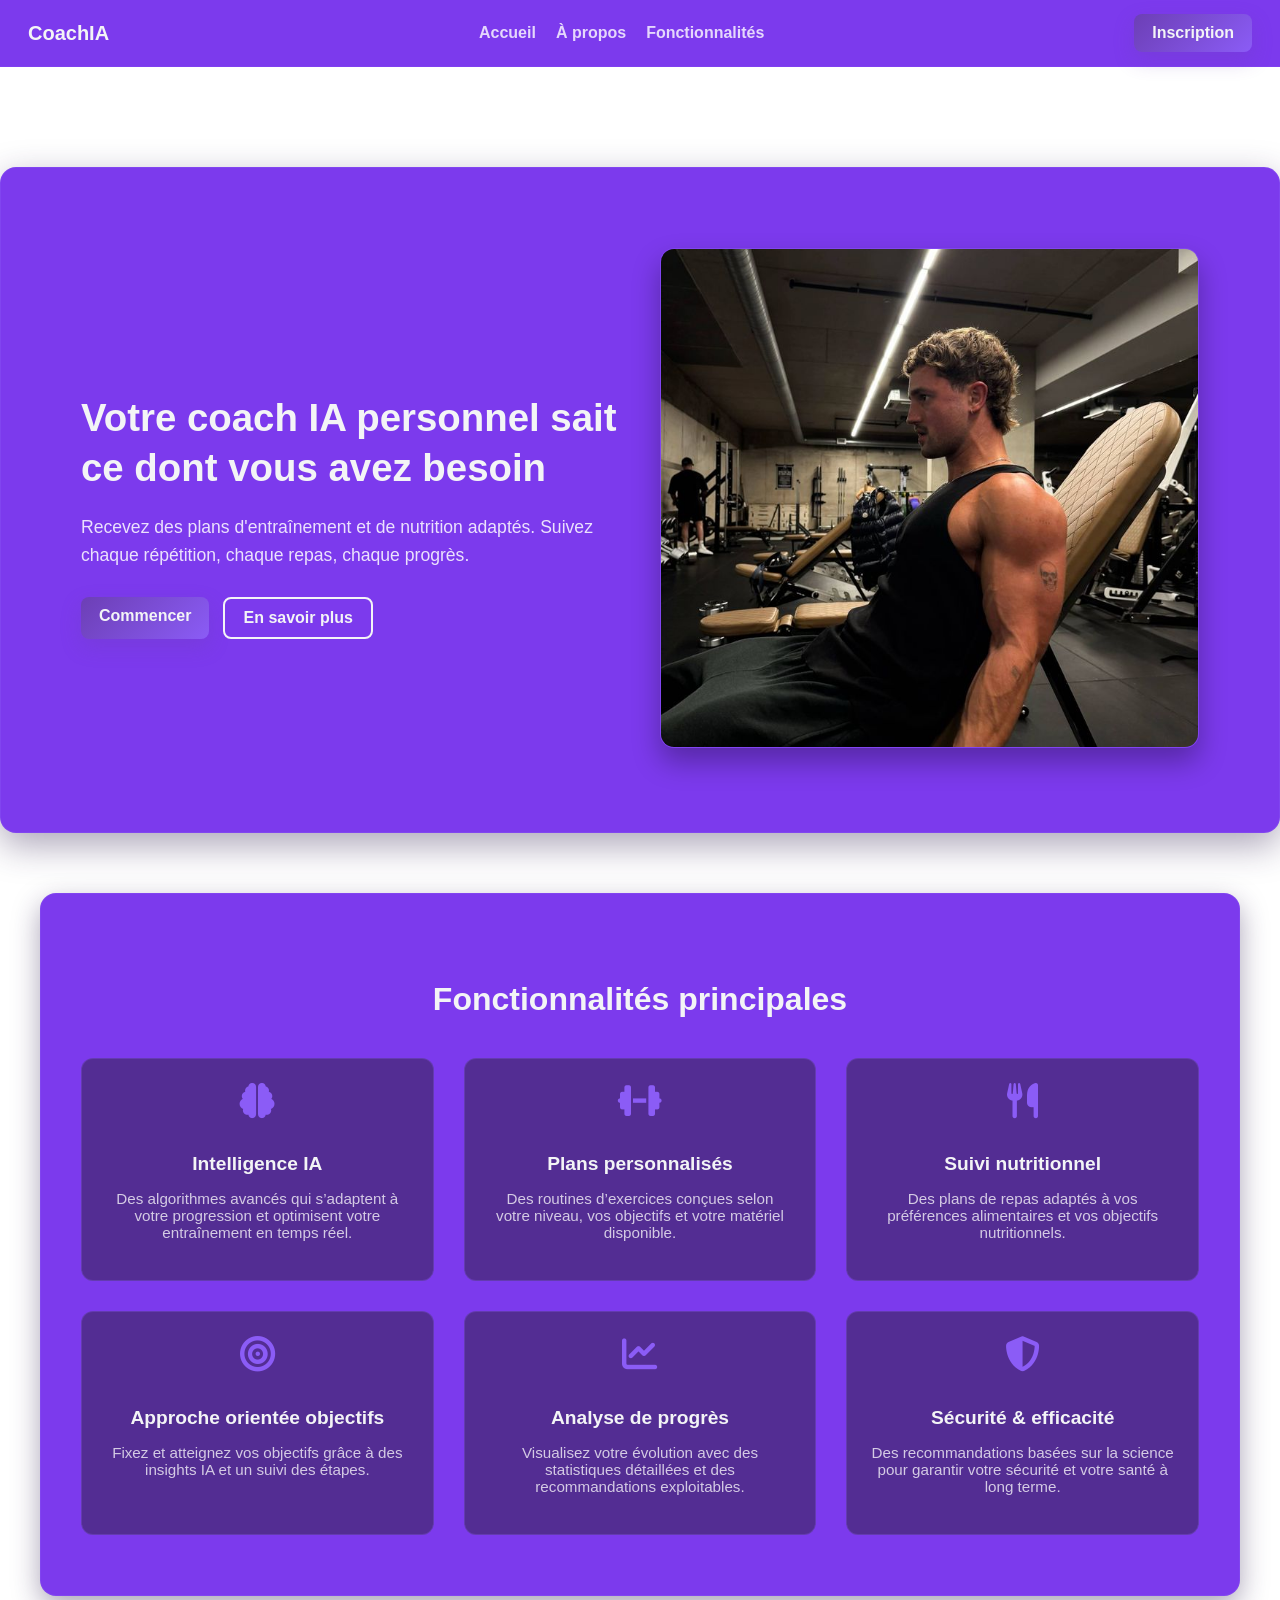
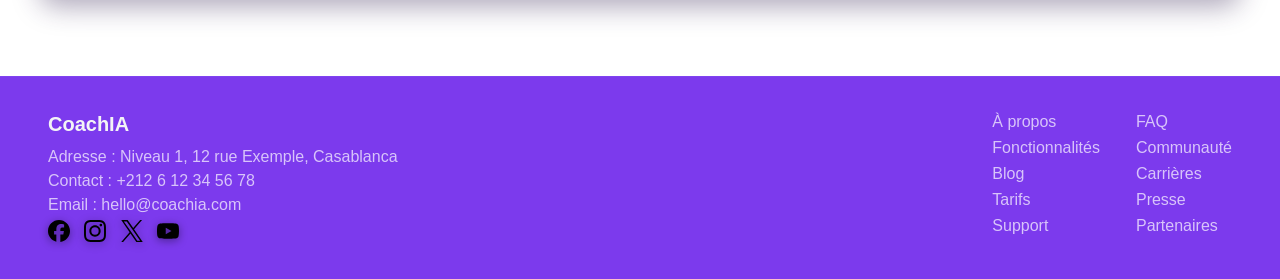
==== index.html @ 3c8f3087 "changement de lien de nav bar" ====
<!DOCTYPE html>
<html lang="fr">
<head>
  <meta charset="UTF-8" />
  <title>CoachIA</title>
 <link rel="stylesheet" href="css/style.css">
  <link rel="stylesheet" href="https://cdnjs.cloudflare.com/ajax/libs/font-awesome/6.5.0/css/all.min.css">

</head>
<body>
  <!-- Navigation -->
  <nav class="navbar">
    <div class="logo"><a href="index.html">CoachIA</a></div>
    <ul class="nav-links">
      <li><a href="index.html">Accueil</a></li>
      <li><a href="#">À propos</a></li>
      <li><a href="#">Fonctionnalités</a></li>
    </ul>
    <a href="#" class="btn">Inscription</a>
  </nav>

  <!-- Main content -->
  <main>
    <!-- Hero -->
    <section class="hero">
      <div class="hero-left">
        <h1>Votre coach IA personnel sait ce dont vous avez besoin</h1>
        <p>Recevez des plans d'entraînement et de nutrition adaptés. Suivez chaque répétition, chaque repas, chaque progrès.</p>
        <div class="hero-buttons">
          <a href="#" class="btn">Commencer</a>
          <a href="#" class="btn btn-secondary">En savoir plus</a>
        </div>
      </div>
      <div class="hero-right">
        <img src="assets/images/pic1.jpeg" alt="pic1.jpeg">
      </div>
    </section>

    <!-- Features -->
    <section class="features">
  <h2>Fonctionnalités principales</h2>
  <div class="features-grid">
    <div class="feature">
      <i class="fas fa-brain"></i>
      <h3>Intelligence IA</h3>
      <p>Des algorithmes avancés qui s’adaptent à votre progression et optimisent votre entraînement en temps réel.</p>
    </div>
    <div class="feature">
      <i class="fas fa-dumbbell"></i>
      <h3>Plans personnalisés</h3>
      <p>Des routines d’exercices conçues selon votre niveau, vos objectifs et votre matériel disponible.</p>
    </div>
    <div class="feature">
      <i class="fas fa-utensils"></i>
      <h3>Suivi nutritionnel</h3>
      <p>Des plans de repas adaptés à vos préférences alimentaires et vos objectifs nutritionnels.</p>
    </div>
    <div class="feature">
      <i class="fas fa-bullseye"></i>
      <h3>Approche orientée objectifs</h3>
      <p>Fixez et atteignez vos objectifs grâce à des insights IA et un suivi des étapes.</p>
    </div>
    <div class="feature">
      <i class="fas fa-chart-line"></i>
      <h3>Analyse de progrès</h3>
      <p>Visualisez votre évolution avec des statistiques détaillées et des recommandations exploitables.</p>
    </div>
    <div class="feature">
      <i class="fas fa-shield-alt"></i>
      <h3>Sécurité & efficacité</h3>
      <p>Des recommandations basées sur la science pour garantir votre sécurité et votre santé à long terme.</p>
    </div>
  </div>
</section>

  </main>

  <!-- Footer -->
  <footer class="footer">
    <div class="footer-left">
      <div class="footer-logo">CoachIA</div>
      <p>Adresse : Niveau 1, 12 rue Exemple, Casablanca</p>
      <p>Contact : +212 6 12 34 56 78</p>
      <p>Email : hello@coachia.com</p>
      <div class="social-icons">
        <a href="#"><img src="assets/icons/facebook.svg" alt="Facebook" /></a>
        <a href="#"><img src="assets/icons/instagram.svg" alt="Instagram" /></a>
        <a href="#"><img src="assets/icons/x.svg" alt="X" /></a>
        <a href="#"><img src="assets/icons/youtube.svg" alt="YouTube" /></a>
      </div>
    </div>

    <div class="footer-right">
      <div class="footer-column">
        <a href="#">À propos</a>
        <a href="#">Fonctionnalités</a>
        <a href="#">Blog</a>
        <a href="#">Tarifs</a>
        <a href="#">Support</a>
      </div>
      <div class="footer-column">
        <a href="#">FAQ</a>
        <a href="#">Communauté</a>
        <a href="#">Carrières</a>
        <a href="#">Presse</a>
        <a href="#">Partenaires</a>
      </div>
    </div>
  </footer>
</body>
</html>
---- css/style.css ----
/* Theme variables */
:root {
  /* Background / Surfaces */
  --ultra-dark: #ffffff;   /* main background - white */
  --dark-surface: #7C3AED; /* sidebar, navbar, sections - vibrant purple */
  --white-surface: #ffffff; /* main content cards - white */
  --light-gray: #f9fafb;   /* subtle backgrounds */

  /* Primary & Accent */
  --primary: #6c3fb5;      /* buttons, highlights, links - vibrant purple */
  --accent: #8b5cf6;       /* hover states, secondary buttons, icons - lighter purple */

  /* Text */
  --text-main: #1f2937;    /* headlines, body text on white */
  --text-secondary: #6b7280; /* subtext, captions on white */
  --text-light: #f3f4f6;   /* text on purple backgrounds */

  /* Feedback / Alerts */
  --success: #10b981;
  --error: #ef4444;
  --info: #3b82f6;

  /* Gradients */
  --gradient-button: linear-gradient(135deg, #6c3fb5 0%, #8b5cf6 100%);
  --gradient-background: #ffffff;
}
/* Base */
* { box-sizing: border-box; }
body {
  margin: 0;
  font-family: 'Inter', 'Segoe UI', sans-serif;
  background: var(--gradient-background);
  color: var(--text-main);
}




/* Navbar */
.navbar {
  display: flex;
  justify-content: space-between;
  align-items: center;
  background-color: var(--dark-surface);
  padding: 14px 28px;
  border-bottom: 1px solid rgba(139, 92, 246, 0.2);
}

.logo a {
  color: var(--text-light);
  text-decoration: none;
  font-size: 1.25rem;
  font-weight: 700;
}

.nav-links {
  list-style: none;
  display: flex;
  gap: 20px;
  padding: 0;
  margin: 0;
}

.nav-links a {
  color: rgba(255, 255, 255, 0.8);
  text-decoration: none;
  font-weight: 600;
  transition: color 0.25s ease;
}

.nav-links a:hover {
  color: var(--text-light);
}

/* Buttons (unified) */
.btn {
  background: linear-gradient(135deg, var(--primary) 0%, var(--accent) 100%);
  color: var(--text-light);
  padding: 10px 18px;
  border-radius: 8px;
  text-decoration: none;
  font-weight: 700;
  border: none;
  cursor: pointer;
  display: inline-block;
  transition: transform 0.2s ease, box-shadow 0.25s ease, filter 0.25s ease;
  box-shadow: 0 8px 20px rgba(108, 63, 181, 0.3);
}

.btn:hover {
  transform: translateY(-2px);
  box-shadow: 0 12px 28px rgba(108, 63, 181, 0.4);
  filter: brightness(1.05);
}

.btn:active {
  transform: translateY(0) scale(0.98);
  box-shadow: 0 6px 16px rgba(108, 63, 181, 0.35);
}

.btn-secondary {
  background: transparent;
  color: var(--text-light);
  border: 2px solid var(--text-light);
  box-shadow: none;
}

.btn-secondary:hover {
  color: var(--primary);
  background: var(--text-light);
  border-color: var(--text-light);
}

/* Main wrapper */
main {
  padding: 40px 0;
}

/* Hero (centered card on dark surface) */
.hero {
  display: flex;
  justify-content: space-between;
  align-items: center;
  background-color: var(--dark-surface);
  padding: 80px;              /* more breathing room */
  margin: 60px auto;
  max-width: 1400px;          /* wider container */
  min-height: 600px;          /* taller hero section */
  border-radius: 16px;
  border: 1px solid rgba(139, 92, 246, 0.3);
  box-shadow: 0 12px 36px rgba(45, 27, 78, 0.4);
}

.hero-left,
.hero-right {
  flex: 1; /* each side takes half */
}

.hero-left {
  padding-right: 40px;
}

.hero-left h1 {
  font-size: 2.4rem;          /* slightly bigger headline */
  line-height: 1.3;
  margin-bottom: 20px;
  color: var(--text-light);
}

.hero-left p {
  font-size: 1.1rem;          /* slightly bigger paragraph */
  line-height: 1.6;
  margin-bottom: 28px;
  color: rgba(255, 255, 255, 0.85);
}

.hero-buttons {
  display: flex;
  gap: 14px;
}

.hero-right img {
  width: 100%;                /* fills its half */
  height: 100%;               /* stretches vertically */
  max-height: 500px;          /* controls max size */
  object-fit: cover;          /* crops nicely if needed */
  border-radius: 14px;
  border: 1px solid rgba(139, 92, 246, 0.3);
  box-shadow: 0 14px 28px rgba(0, 0, 0, 0.3);
}

/* Features section */
.features {
  background-color: var(--dark-surface);
  color: var(--text-light);
  padding: 60px 40px;
  margin: 40px auto;
  max-width: 1200px;
  border-radius: 16px;
  border: 1px solid rgba(139, 92, 246, 0.3);
  box-shadow: 0 10px 28px rgba(45, 27, 78, 0.4);
  text-align: center;
}

.features h2 {
  font-size: 2rem;
  margin-bottom: 40px;
  color: var(--text-light);
}

.features-grid {
  display: grid;
  grid-template-columns: repeat(auto-fit, minmax(260px, 1fr));
  gap: 30px;
  justify-content: center;
}

.feature {
  background-color: rgba(58, 38, 87, 0.6);
  border: 1px solid rgba(139, 92, 246, 0.3);
  border-radius: 12px;
  padding: 24px;
  transition: transform 0.25s ease, box-shadow 0.25s ease;
}

.feature:hover {
  transform: translateY(-6px);
  box-shadow: 0 14px 32px rgba(139, 92, 246, 0.35);
  border-color: var(--accent);
}

.feature i {
  font-size: 2.2rem;
  color: var(--accent);
  margin-bottom: 16px;
}

.feature h3 {
  font-size: 1.2rem;
  margin-bottom: 10px;
  color: var(--text-light);
}

.feature p {
  font-size: 0.95rem;
  color: rgba(255, 255, 255, 0.75);
}

/* Footer */
.footer {
  display: flex;
  justify-content: space-between;
  gap: 40px;
  flex-wrap: wrap;
  background-color: var(--dark-surface);
  color: rgba(255, 255, 255, 0.7);
  padding: 36px 48px;
  border-top: 1px solid rgba(139, 92, 246, 0.25);
}

.footer-left {
  max-width: 420px;
}

.footer-logo {
  font-size: 1.25rem;
  font-weight: 700;
  color: var(--text-light);
  margin-bottom: 12px;
}

.footer-left p {
  margin: 6px 0;
}

.social-icons a img {
  width: 22px;
  margin-right: 10px;
  vertical-align: middle;
  filter: drop-shadow(0 2px 4px rgba(0, 0, 0, 0.4));
}

.footer-right {
  display: flex;
  gap: 36px;
}

.footer-column {
  display: flex;
  flex-direction: column;
}

.footer-column a {
  color: rgba(255, 255, 255, 0.7);
  text-decoration: none;
  margin-bottom: 8px;
  transition: color 0.2s ease;
}

.footer-column a:hover {
  color: var(--text-light);
}

/* Utility: alerts demo (if needed later) */
.alert-success { color: var(--success); }
.alert-error   { color: var(--error); }
.alert-info    { color: var(--info); }

/* Responsive tweaks */
@media (max-width: 900px) {
  .hero {
    flex-direction: column;
    text-align: center;
  }
  .hero-left {
    max-width: 100%;
  }
  .hero-right img {
    max-width: 100%;
  }
}
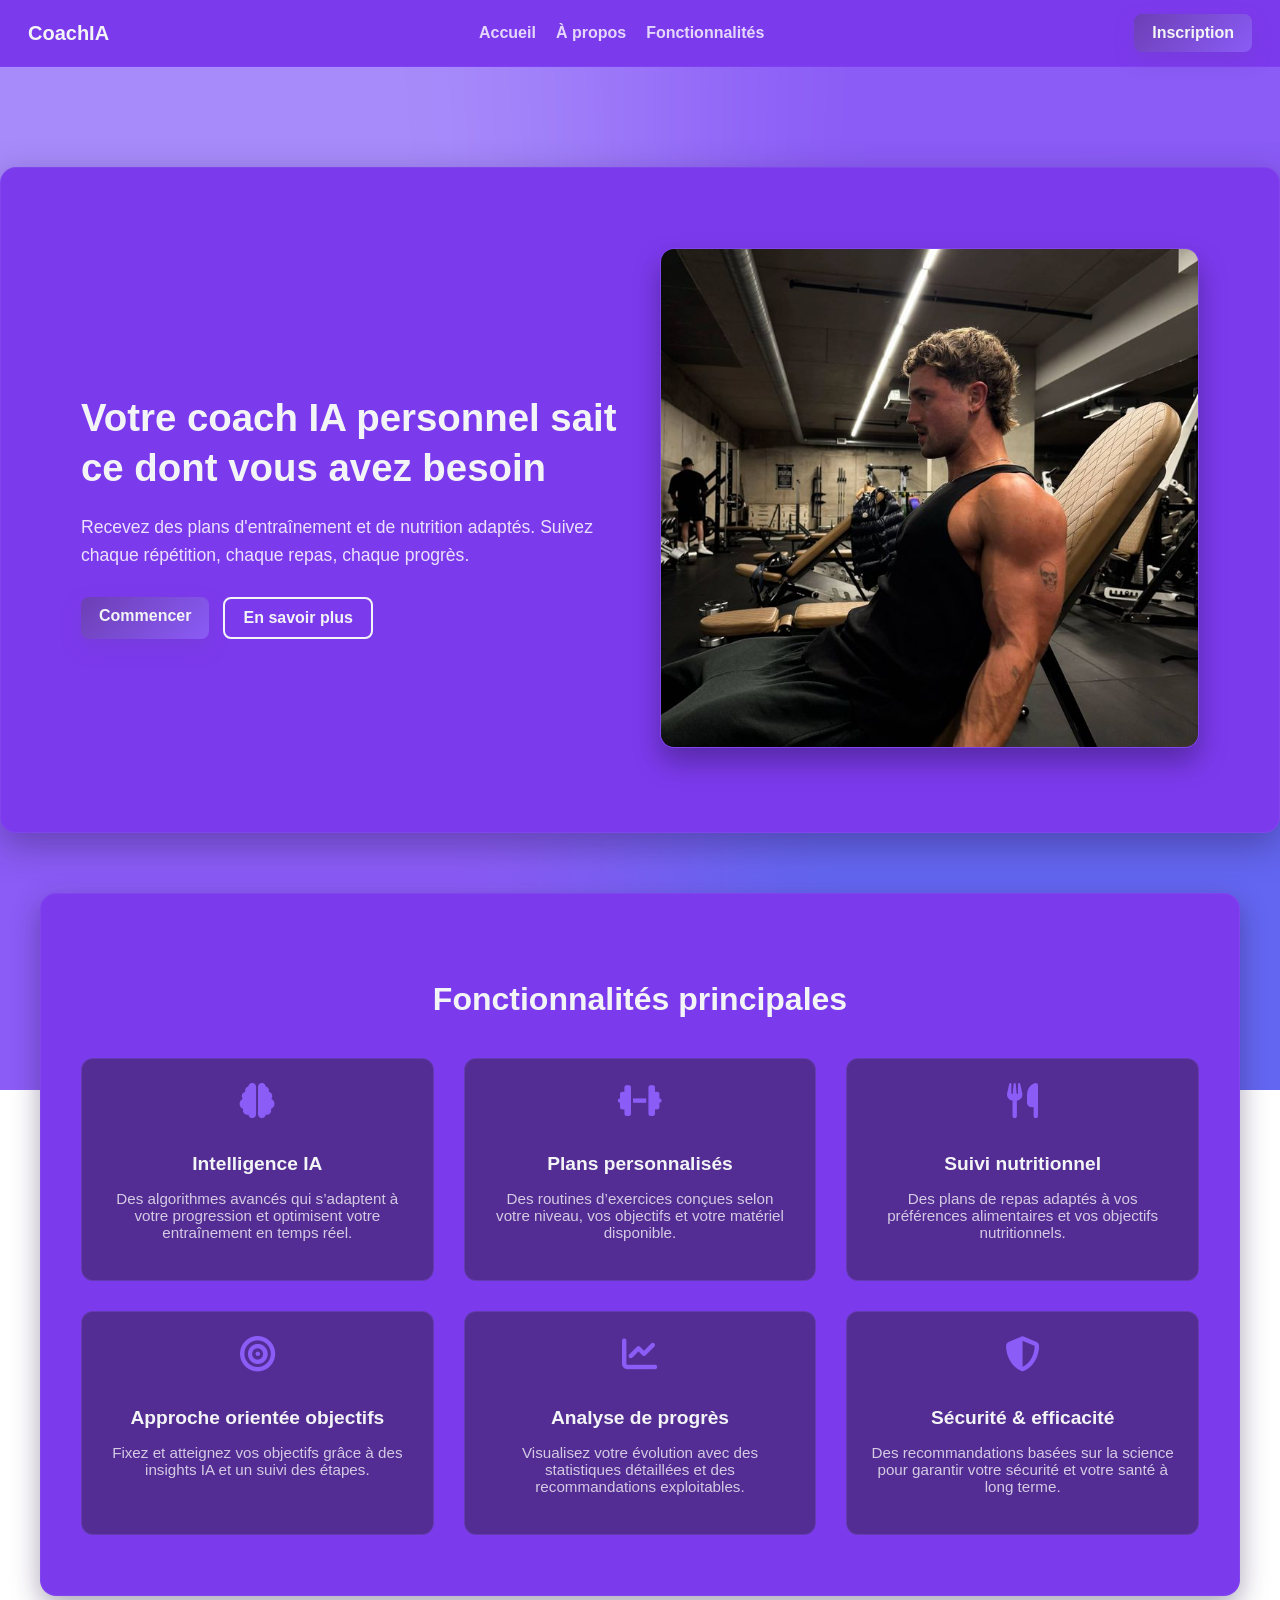
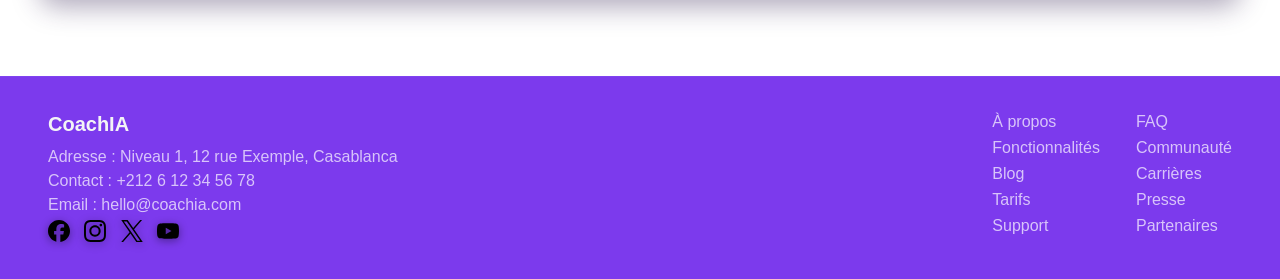
==== commit e7815c6c: "ajout de page log in" ====
--- a/index.html
+++ b/index.html
@@ -16,7 +16,7 @@
       <li><a href="#">À propos</a></li>
       <li><a href="#">Fonctionnalités</a></li>
     </ul>
-    <a href="#" class="btn">Inscription</a>
+    <a href="signup.html" class="btn">Inscription</a>
   </nav>
 
   <!-- Main content -->
@@ -27,7 +27,7 @@
         <h1>Votre coach IA personnel sait ce dont vous avez besoin</h1>
         <p>Recevez des plans d'entraînement et de nutrition adaptés. Suivez chaque répétition, chaque repas, chaque progrès.</p>
         <div class="hero-buttons">
-          <a href="#" class="btn">Commencer</a>
+          <a href="signup.html" class="btn">Commencer</a>
           <a href="#" class="btn btn-secondary">En savoir plus</a>
         </div>
       </div>
--- a/css/style.css
+++ b/css/style.css
@@ -29,7 +29,11 @@
 body {
   margin: 0;
   font-family: 'Inter', 'Segoe UI', sans-serif;
-  background: var(--gradient-background);
+  background-image:url('../assets/images/mesh-gradient.png');
+  background-size: cover;
+  background-position: center;
+  background-repeat: no-repeat;
+  background-attachment: fixed;
   color: var(--text-main);
 }
 
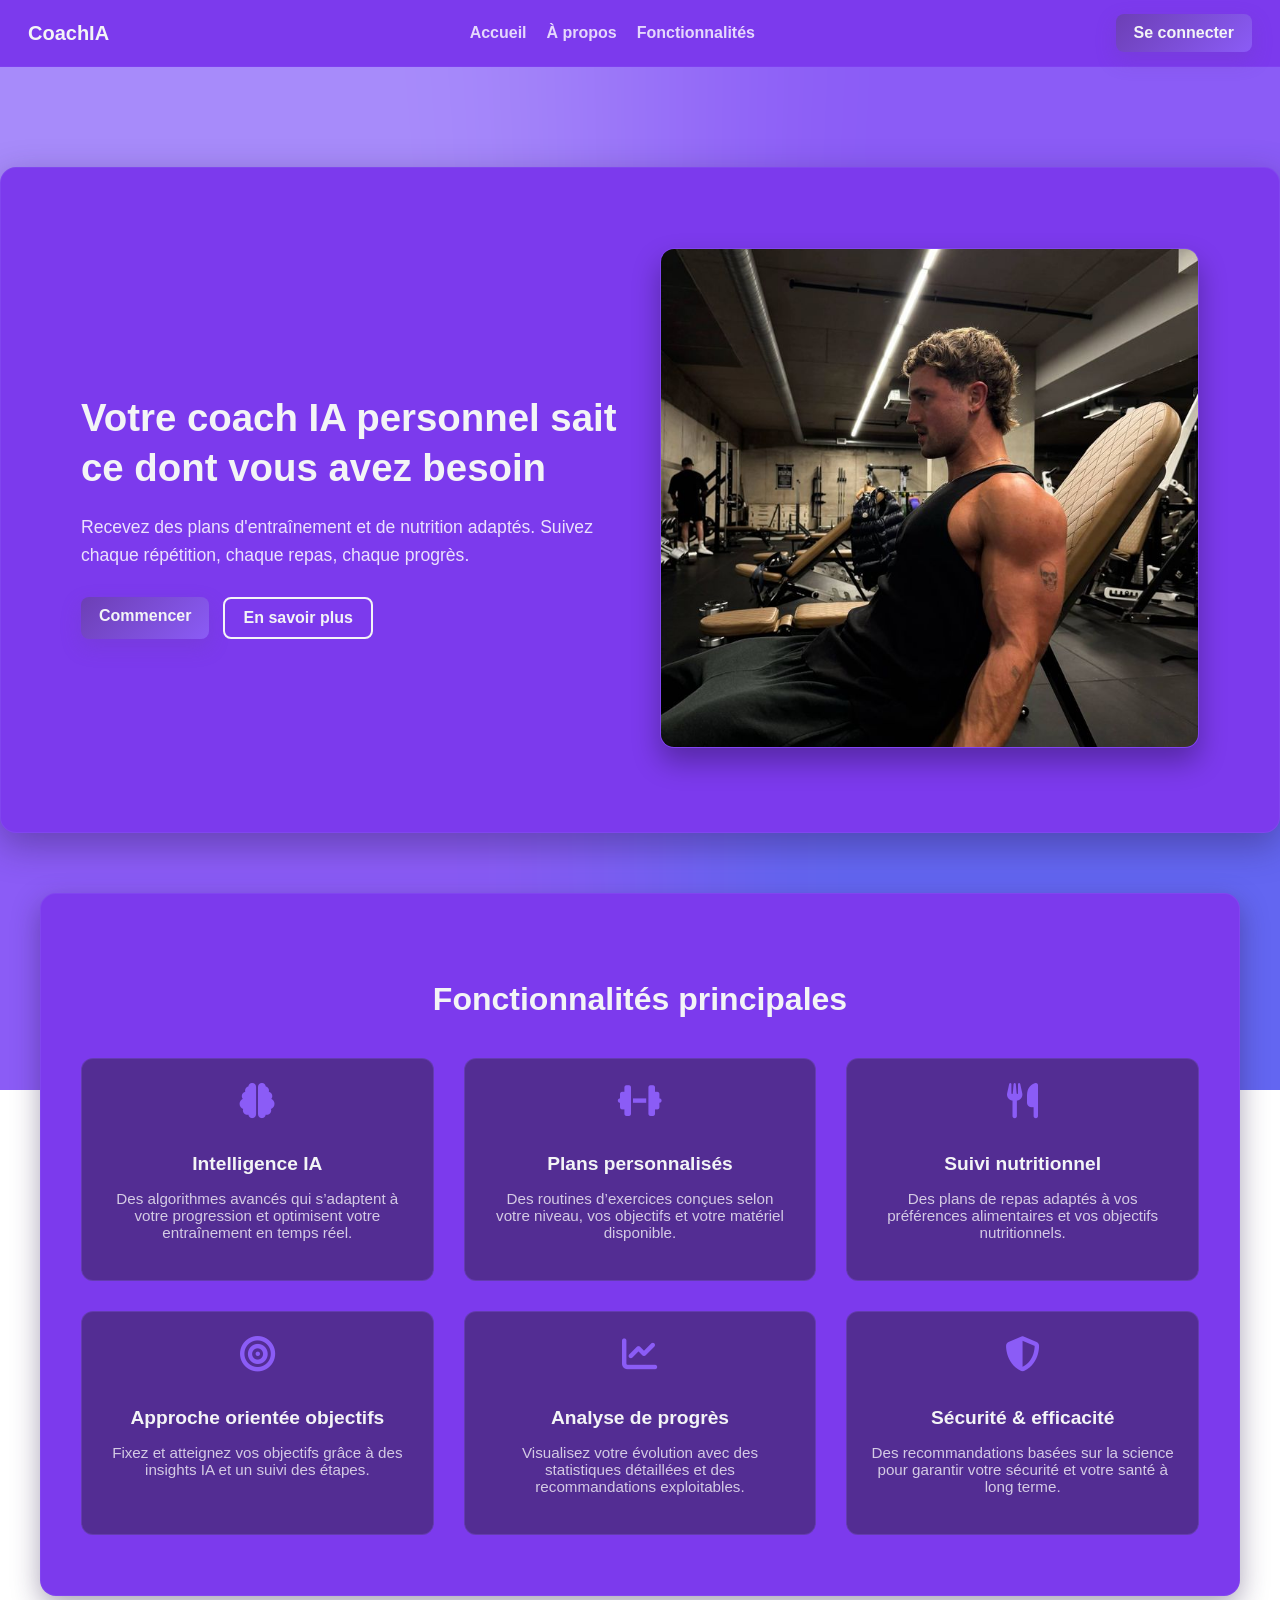
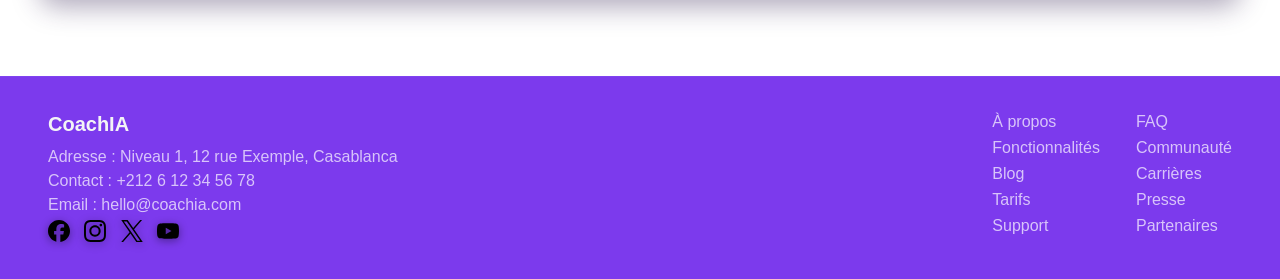
==== commit 23e0df17: "ajout de page d'accueil" ====
--- a/index.html
+++ b/index.html
@@ -12,11 +12,11 @@
   <nav class="navbar">
     <div class="logo"><a href="index.html">CoachIA</a></div>
     <ul class="nav-links">
-      <li><a href="index.html">Accueil</a></li>
+      <li><a href="accueil.html">Accueil</a></li>
       <li><a href="#">À propos</a></li>
       <li><a href="#">Fonctionnalités</a></li>
     </ul>
-    <a href="signup.html" class="btn">Inscription</a>
+    <a href="login.html" class="btn">Se connecter</a>
   </nav>
 
   <!-- Main content -->
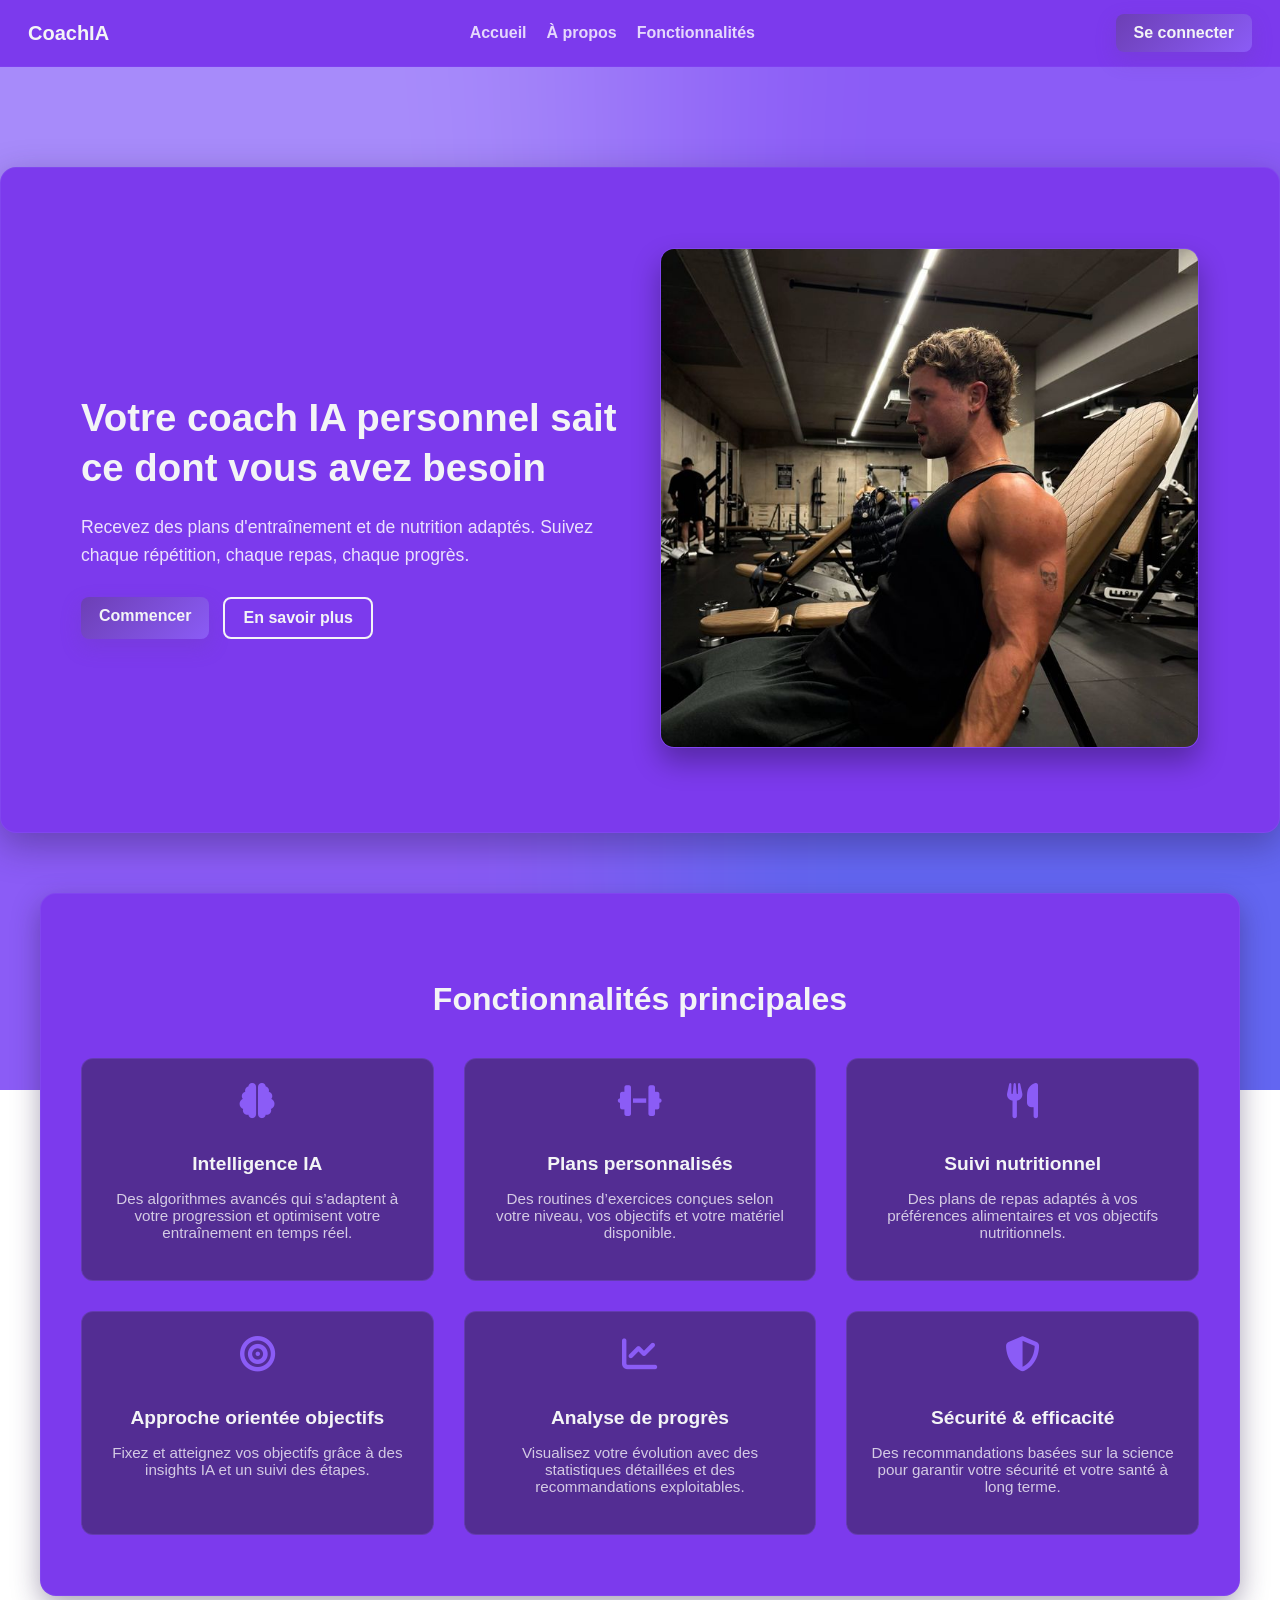
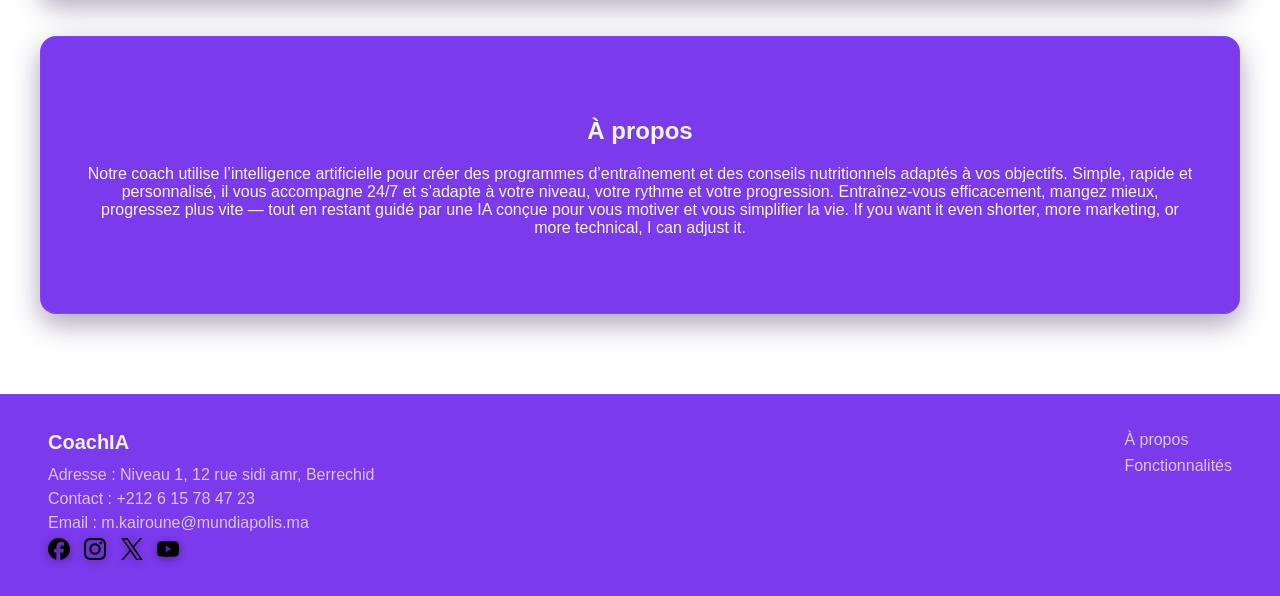
==== commit 6649640d: "des petites modifications" ====
--- a/index.html
+++ b/index.html
@@ -13,8 +13,8 @@
     <div class="logo"><a href="index.html">CoachIA</a></div>
     <ul class="nav-links">
       <li><a href="accueil.html">Accueil</a></li>
-      <li><a href="#">À propos</a></li>
-      <li><a href="#">Fonctionnalités</a></li>
+      <li><a href="#apropos">À propos</a></li>
+      <li><a href="#features">Fonctionnalités</a></li>
     </ul>
     <a href="login.html" class="btn">Se connecter</a>
   </nav>
@@ -28,7 +28,7 @@
         <p>Recevez des plans d'entraînement et de nutrition adaptés. Suivez chaque répétition, chaque repas, chaque progrès.</p>
         <div class="hero-buttons">
           <a href="signup.html" class="btn">Commencer</a>
-          <a href="#" class="btn btn-secondary">En savoir plus</a>
+          <a href="#apropos" class="btn btn-secondary">En savoir plus</a>
         </div>
       </div>
       <div class="hero-right">
@@ -37,7 +37,7 @@
     </section>
 
     <!-- Features -->
-    <section class="features">
+    <section class="features" id="features">
   <h2>Fonctionnalités principales</h2>
   <div class="features-grid">
     <div class="feature">
@@ -72,6 +72,18 @@
     </div>
   </div>
 </section>
+<!-- A propos-->
+ <section class="apropos " id="apropos">
+ <h1>À propos</h1>
+ <p>Notre coach utilise l’intelligence artificielle pour créer des programmes d’entraînement et des conseils nutritionnels adaptés à vos objectifs.
+Simple, rapide et personnalisé, il vous accompagne 24/7 et s’adapte à votre niveau, votre rythme et votre progression.
+Entraînez‑vous efficacement, mangez mieux, progressez plus vite — tout en restant guidé par une IA conçue pour vous motiver et vous simplifier la vie.
+
+If you want it even shorter, more marketing, or more technical, I can adjust it.
+</p>
+</section>
+
+
 
   </main>
 
@@ -79,9 +91,9 @@
   <footer class="footer">
     <div class="footer-left">
       <div class="footer-logo">CoachIA</div>
-      <p>Adresse : Niveau 1, 12 rue Exemple, Casablanca</p>
-      <p>Contact : +212 6 12 34 56 78</p>
-      <p>Email : hello@coachia.com</p>
+      <p>Adresse : Niveau 1, 12 rue sidi amr, Berrechid</p>
+      <p>Contact : +212 6 15 78 47 23</p>
+      <p>Email : m.kairoune@mundiapolis.ma</p>
       <div class="social-icons">
         <a href="#"><img src="assets/icons/facebook.svg" alt="Facebook" /></a>
         <a href="#"><img src="assets/icons/instagram.svg" alt="Instagram" /></a>
@@ -92,19 +104,9 @@
 
     <div class="footer-right">
       <div class="footer-column">
-        <a href="#">À propos</a>
-        <a href="#">Fonctionnalités</a>
-        <a href="#">Blog</a>
-        <a href="#">Tarifs</a>
-        <a href="#">Support</a>
-      </div>
-      <div class="footer-column">
-        <a href="#">FAQ</a>
-        <a href="#">Communauté</a>
-        <a href="#">Carrières</a>
-        <a href="#">Presse</a>
-        <a href="#">Partenaires</a>
-      </div>
+        <a href="#apropos">À propos</a>
+        <a href="#features">Fonctionnalités</a>
+       
     </div>
   </footer>
 </body>
--- a/css/style.css
+++ b/css/style.css
@@ -118,6 +118,8 @@
 /* Main wrapper */
 main {
   padding: 40px 0;
+  
+  
 }
 
 /* Hero (centered card on dark surface) */
@@ -184,6 +186,7 @@
   border: 1px solid rgba(139, 92, 246, 0.3);
   box-shadow: 0 10px 28px rgba(45, 27, 78, 0.4);
   text-align: center;
+  scroll-behavior: smooth;
 }
 
 .features h2 {
@@ -283,6 +286,18 @@
 
 .footer-column a:hover {
   color: var(--text-light);
+}
+.apropos {
+background-color: var(--dark-surface);
+  color: var(--text-light);
+  padding: 60px 40px;
+  margin: 40px auto;
+  max-width: 1200px;
+  border-radius: 16px;
+  border: 1px solid rgba(139, 92, 246, 0.3);
+  box-shadow: 0 10px 28px rgba(45, 27, 78, 0.4);
+  text-align: center;
+  scroll-behavior: smooth;
 }
 
 /* Utility: alerts demo (if needed later) */
@@ -302,4 +317,5 @@
   .hero-right img {
     max-width: 100%;
   }
+
 }
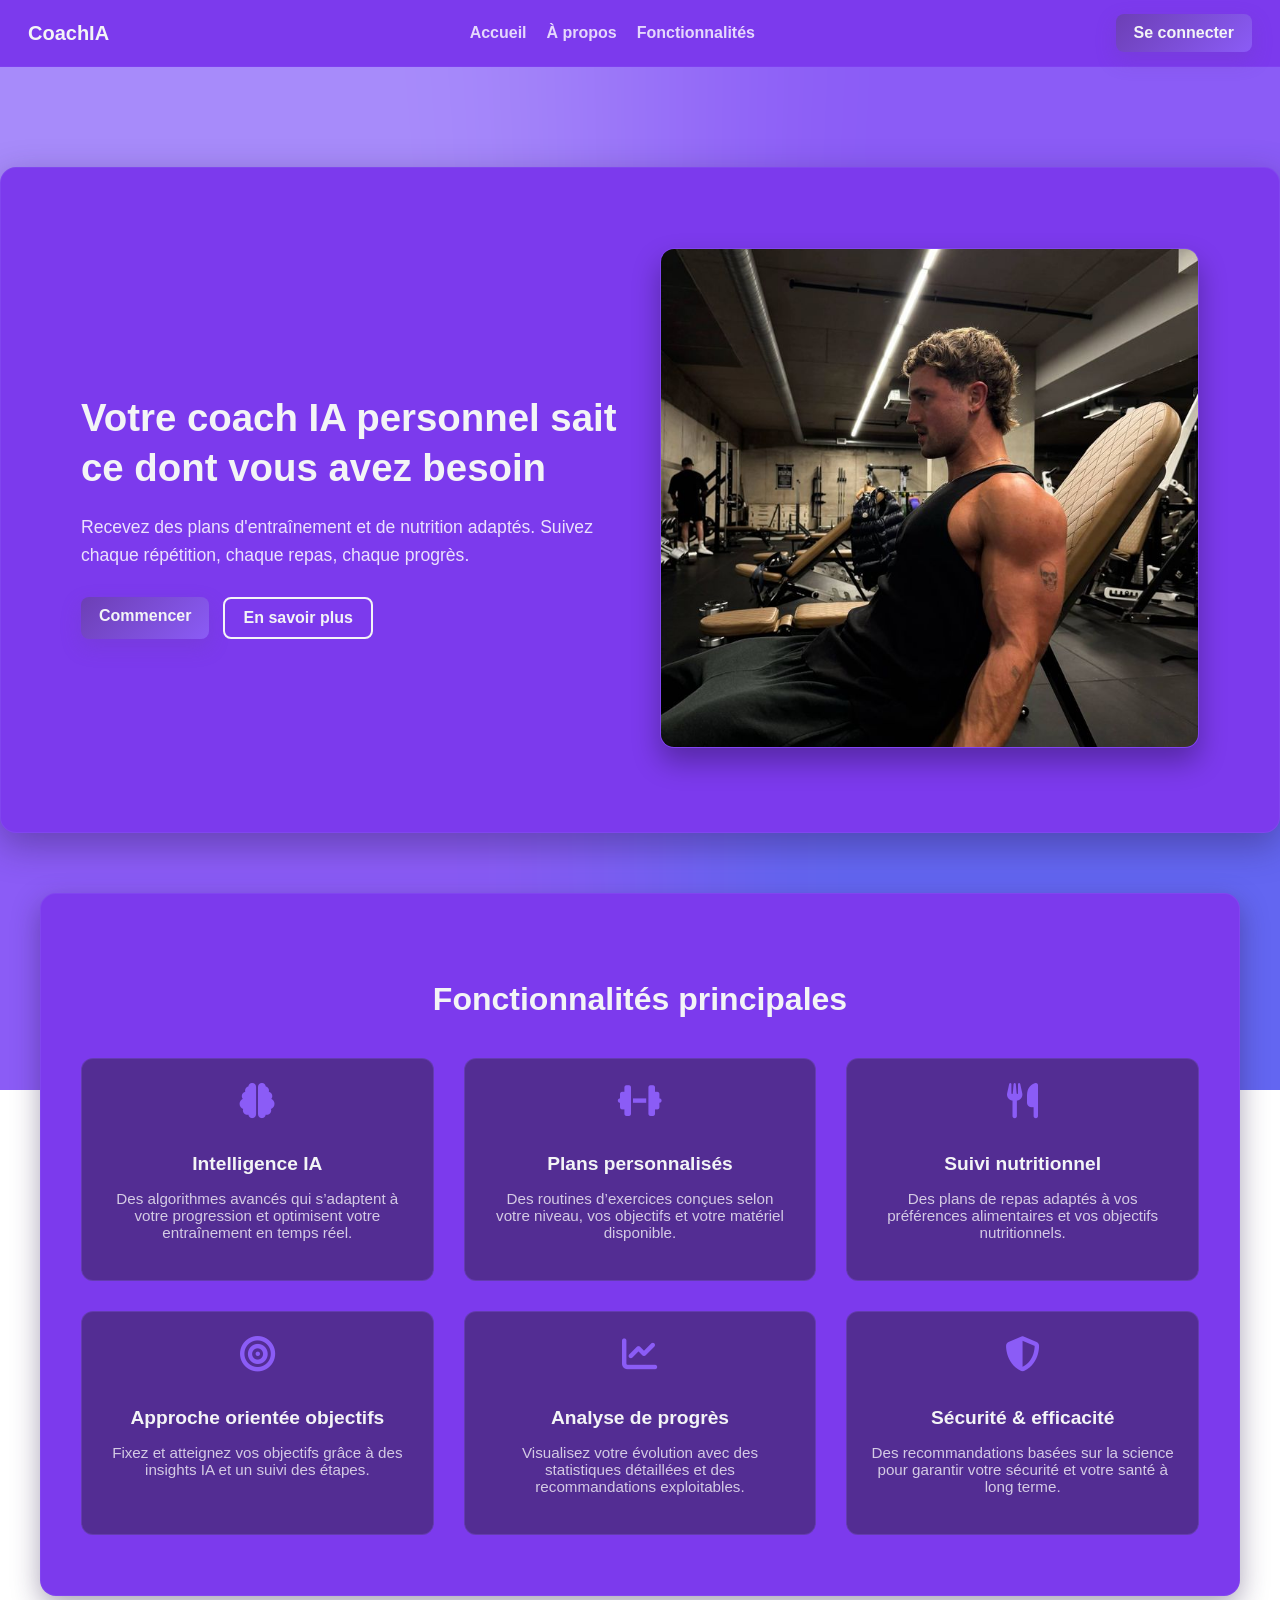
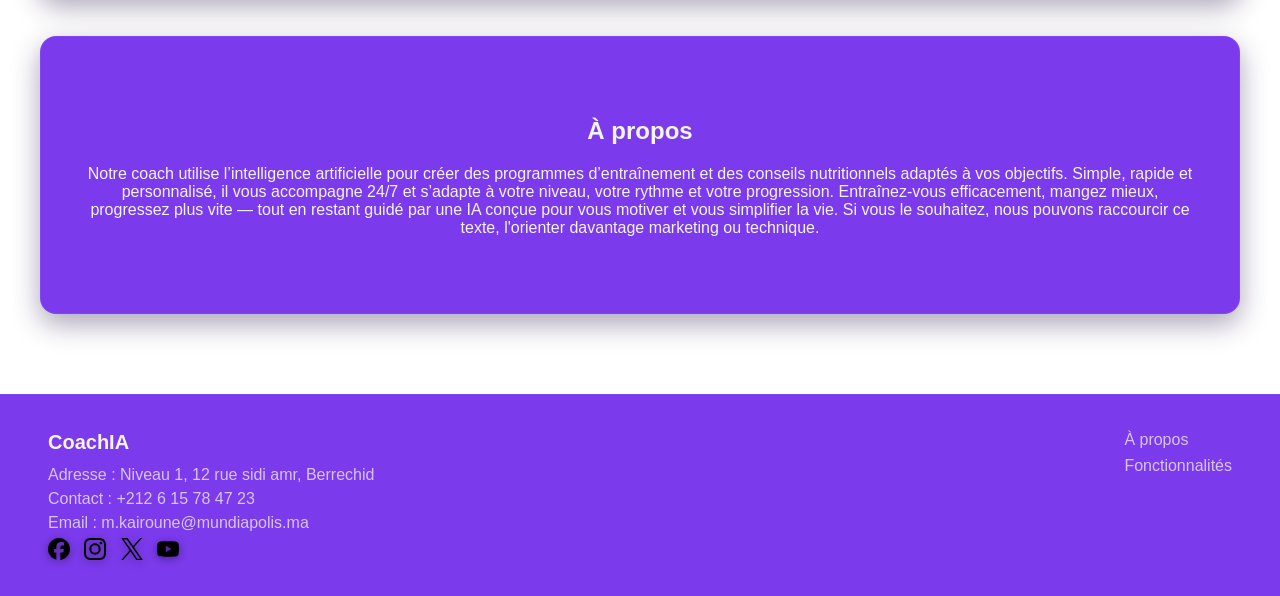
==== commit 05f9695b: "avancement sur la page du chat bot" ====
--- a/index.html
+++ b/index.html
@@ -1,20 +1,22 @@
 <!DOCTYPE html>
 <html lang="fr">
 <head>
-  <meta charset="UTF-8" />
+  <meta charset="UTF-8">
+  <meta name="viewport" content="width=device-width, initial-scale=1">
+  <meta name="description" content="CoachIA — votre coach IA personnel : plans d'entraînement et de nutrition personnalisés, suivi de progression et recommandations basées sur l'IA.">
+  <link rel="icon" href="assets/icons/favicon.ico" type="image/x-icon">
   <title>CoachIA</title>
- <link rel="stylesheet" href="css/style.css">
+  <link rel="stylesheet" href="css/style.css">
   <link rel="stylesheet" href="https://cdnjs.cloudflare.com/ajax/libs/font-awesome/6.5.0/css/all.min.css">
-
 </head>
 <body>
   <!-- Navigation -->
-  <nav class="navbar">
+  <nav class="navbar" aria-label="Navigation principale">
     <div class="logo"><a href="index.html">CoachIA</a></div>
-    <ul class="nav-links">
-      <li><a href="accueil.html">Accueil</a></li>
-      <li><a href="#apropos">À propos</a></li>
-      <li><a href="#features">Fonctionnalités</a></li>
+    <ul class="nav-links" role="menubar" aria-label="Liens">
+      <li role="none"><a role="menuitem" href="accueil.html">Accueil</a></li>
+      <li role="none"><a role="menuitem" href="#apropos">À propos</a></li>
+      <li role="none"><a role="menuitem" href="#features">Fonctionnalités</a></li>
     </ul>
     <a href="login.html" class="btn">Se connecter</a>
   </nav>
@@ -22,9 +24,9 @@
   <!-- Main content -->
   <main>
     <!-- Hero -->
-    <section class="hero">
+    <section class="hero" aria-labelledby="hero-heading">
       <div class="hero-left">
-        <h1>Votre coach IA personnel sait ce dont vous avez besoin</h1>
+        <h1 id="hero-heading">Votre coach IA personnel sait ce dont vous avez besoin</h1>
         <p>Recevez des plans d'entraînement et de nutrition adaptés. Suivez chaque répétition, chaque repas, chaque progrès.</p>
         <div class="hero-buttons">
           <a href="signup.html" class="btn">Commencer</a>
@@ -32,59 +34,57 @@
         </div>
       </div>
       <div class="hero-right">
-        <img src="assets/images/pic1.jpeg" alt="pic1.jpeg">
+        <img src="assets/images/pic1.jpeg" alt="Personne s'entraînant avec un coach virtuel — illustration du service CoachIA">
       </div>
     </section>
 
     <!-- Features -->
-    <section class="features" id="features">
-  <h2>Fonctionnalités principales</h2>
-  <div class="features-grid">
-    <div class="feature">
-      <i class="fas fa-brain"></i>
-      <h3>Intelligence IA</h3>
-      <p>Des algorithmes avancés qui s’adaptent à votre progression et optimisent votre entraînement en temps réel.</p>
-    </div>
-    <div class="feature">
-      <i class="fas fa-dumbbell"></i>
-      <h3>Plans personnalisés</h3>
-      <p>Des routines d’exercices conçues selon votre niveau, vos objectifs et votre matériel disponible.</p>
-    </div>
-    <div class="feature">
-      <i class="fas fa-utensils"></i>
-      <h3>Suivi nutritionnel</h3>
-      <p>Des plans de repas adaptés à vos préférences alimentaires et vos objectifs nutritionnels.</p>
-    </div>
-    <div class="feature">
-      <i class="fas fa-bullseye"></i>
-      <h3>Approche orientée objectifs</h3>
-      <p>Fixez et atteignez vos objectifs grâce à des insights IA et un suivi des étapes.</p>
-    </div>
-    <div class="feature">
-      <i class="fas fa-chart-line"></i>
-      <h3>Analyse de progrès</h3>
-      <p>Visualisez votre évolution avec des statistiques détaillées et des recommandations exploitables.</p>
-    </div>
-    <div class="feature">
-      <i class="fas fa-shield-alt"></i>
-      <h3>Sécurité & efficacité</h3>
-      <p>Des recommandations basées sur la science pour garantir votre sécurité et votre santé à long terme.</p>
-    </div>
-  </div>
-</section>
-<!-- A propos-->
- <section class="apropos " id="apropos">
- <h1>À propos</h1>
- <p>Notre coach utilise l’intelligence artificielle pour créer des programmes d’entraînement et des conseils nutritionnels adaptés à vos objectifs.
-Simple, rapide et personnalisé, il vous accompagne 24/7 et s’adapte à votre niveau, votre rythme et votre progression.
-Entraînez‑vous efficacement, mangez mieux, progressez plus vite — tout en restant guidé par une IA conçue pour vous motiver et vous simplifier la vie.
+    <section class="features" id="features" aria-labelledby="features-heading">
+      <h2 id="features-heading">Fonctionnalités principales</h2>
+      <div class="features-grid">
+        <div class="feature">
+          <i class="fas fa-brain" aria-hidden="true"></i>
+          <h3>Intelligence IA</h3>
+          <p>Des algorithmes avancés qui s’adaptent à votre progression et optimisent votre entraînement en temps réel.</p>
+        </div>
+        <div class="feature">
+          <i class="fas fa-dumbbell" aria-hidden="true"></i>
+          <h3>Plans personnalisés</h3>
+          <p>Des routines d’exercices conçues selon votre niveau, vos objectifs et votre matériel disponible.</p>
+        </div>
+        <div class="feature">
+          <i class="fas fa-utensils" aria-hidden="true"></i>
+          <h3>Suivi nutritionnel</h3>
+          <p>Des plans de repas adaptés à vos préférences alimentaires et vos objectifs nutritionnels.</p>
+        </div>
+        <div class="feature">
+          <i class="fas fa-bullseye" aria-hidden="true"></i>
+          <h3>Approche orientée objectifs</h3>
+          <p>Fixez et atteignez vos objectifs grâce à des insights IA et un suivi des étapes.</p>
+        </div>
+        <div class="feature">
+          <i class="fas fa-chart-line" aria-hidden="true"></i>
+          <h3>Analyse de progrès</h3>
+          <p>Visualisez votre évolution avec des statistiques détaillées et des recommandations exploitables.</p>
+        </div>
+        <div class="feature">
+          <i class="fas fa-shield-alt" aria-hidden="true"></i>
+          <h3>Sécurité & efficacité</h3>
+          <p>Des recommandations basées sur la science pour garantir votre sécurité et votre santé à long terme.</p>
+        </div>
+      </div>
+    </section>
 
-If you want it even shorter, more marketing, or more technical, I can adjust it.
-</p>
-</section>
-
-
-
+    <!-- A propos-->
+    <section class="apropos" id="apropos" aria-labelledby="apropos-heading">
+      <h1 id="apropos-heading">À propos</h1>
+      <p>
+        Notre coach utilise l’intelligence artificielle pour créer des programmes d’entraînement et des conseils nutritionnels adaptés à vos objectifs.
+        Simple, rapide et personnalisé, il vous accompagne 24/7 et s’adapte à votre niveau, votre rythme et votre progression.
+        Entraînez‑vous efficacement, mangez mieux, progressez plus vite — tout en restant guidé par une IA conçue pour vous motiver et vous simplifier la vie.
+        Si vous le souhaitez, nous pouvons raccourcir ce texte, l'orienter davantage marketing ou technique.
+      </p>
+    </section>
   </main>
 
   <!-- Footer -->
@@ -94,20 +94,20 @@
       <p>Adresse : Niveau 1, 12 rue sidi amr, Berrechid</p>
       <p>Contact : +212 6 15 78 47 23</p>
       <p>Email : m.kairoune@mundiapolis.ma</p>
-      <div class="social-icons">
-        <a href="#"><img src="assets/icons/facebook.svg" alt="Facebook" /></a>
-        <a href="#"><img src="assets/icons/instagram.svg" alt="Instagram" /></a>
-        <a href="#"><img src="assets/icons/x.svg" alt="X" /></a>
-        <a href="#"><img src="assets/icons/youtube.svg" alt="YouTube" /></a>
-      </div>
+      <nav class="social-icons" aria-label="Réseaux sociaux">
+        <a href="#" aria-label="Facebook"><img src="assets/icons/facebook.svg" alt="Facebook"></a>
+        <a href="#" aria-label="Instagram"><img src="assets/icons/instagram.svg" alt="Instagram"></a>
+        <a href="#" aria-label="X"><img src="assets/icons/x.svg" alt="X"></a>
+        <a href="#" aria-label="YouTube"><img src="assets/icons/youtube.svg" alt="YouTube"></a>
+      </nav>
     </div>
 
     <div class="footer-right">
       <div class="footer-column">
         <a href="#apropos">À propos</a>
         <a href="#features">Fonctionnalités</a>
-       
+      </div>
     </div>
   </footer>
 </body>
-</html>
+</html>
